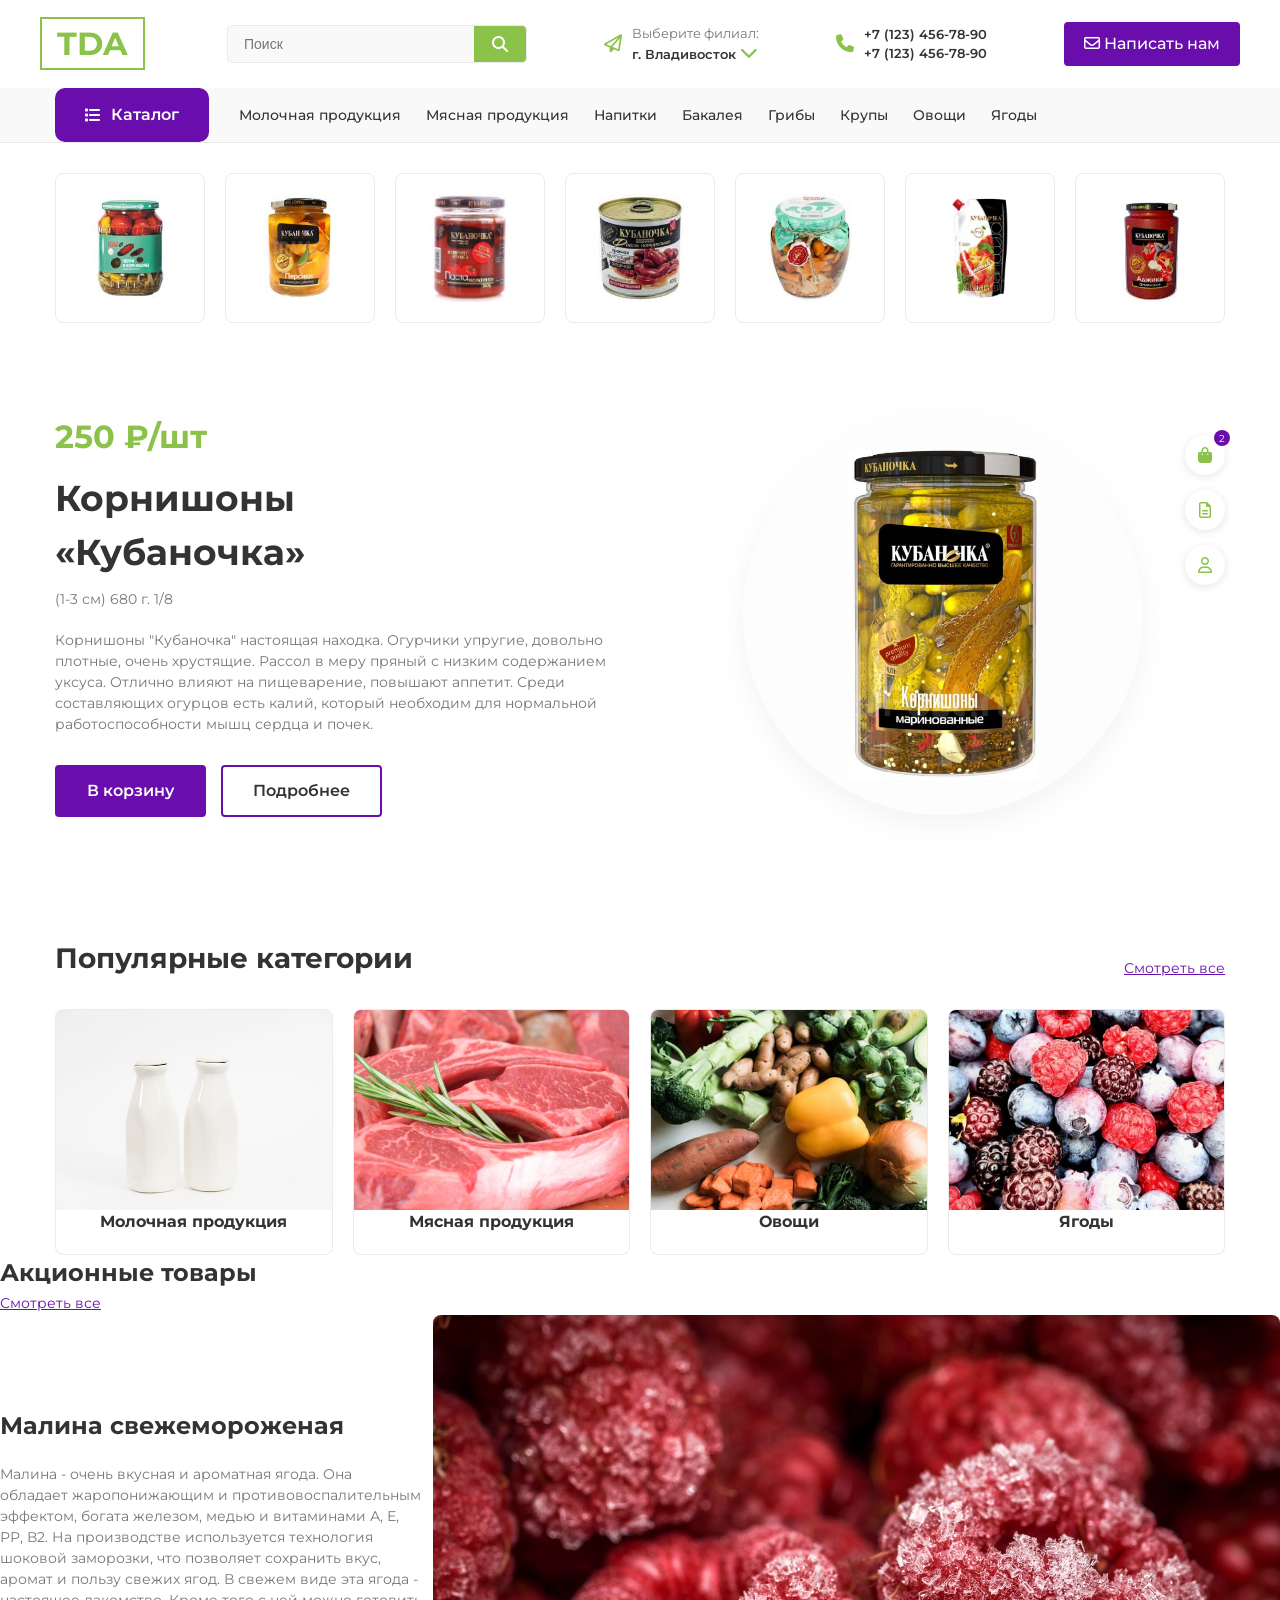
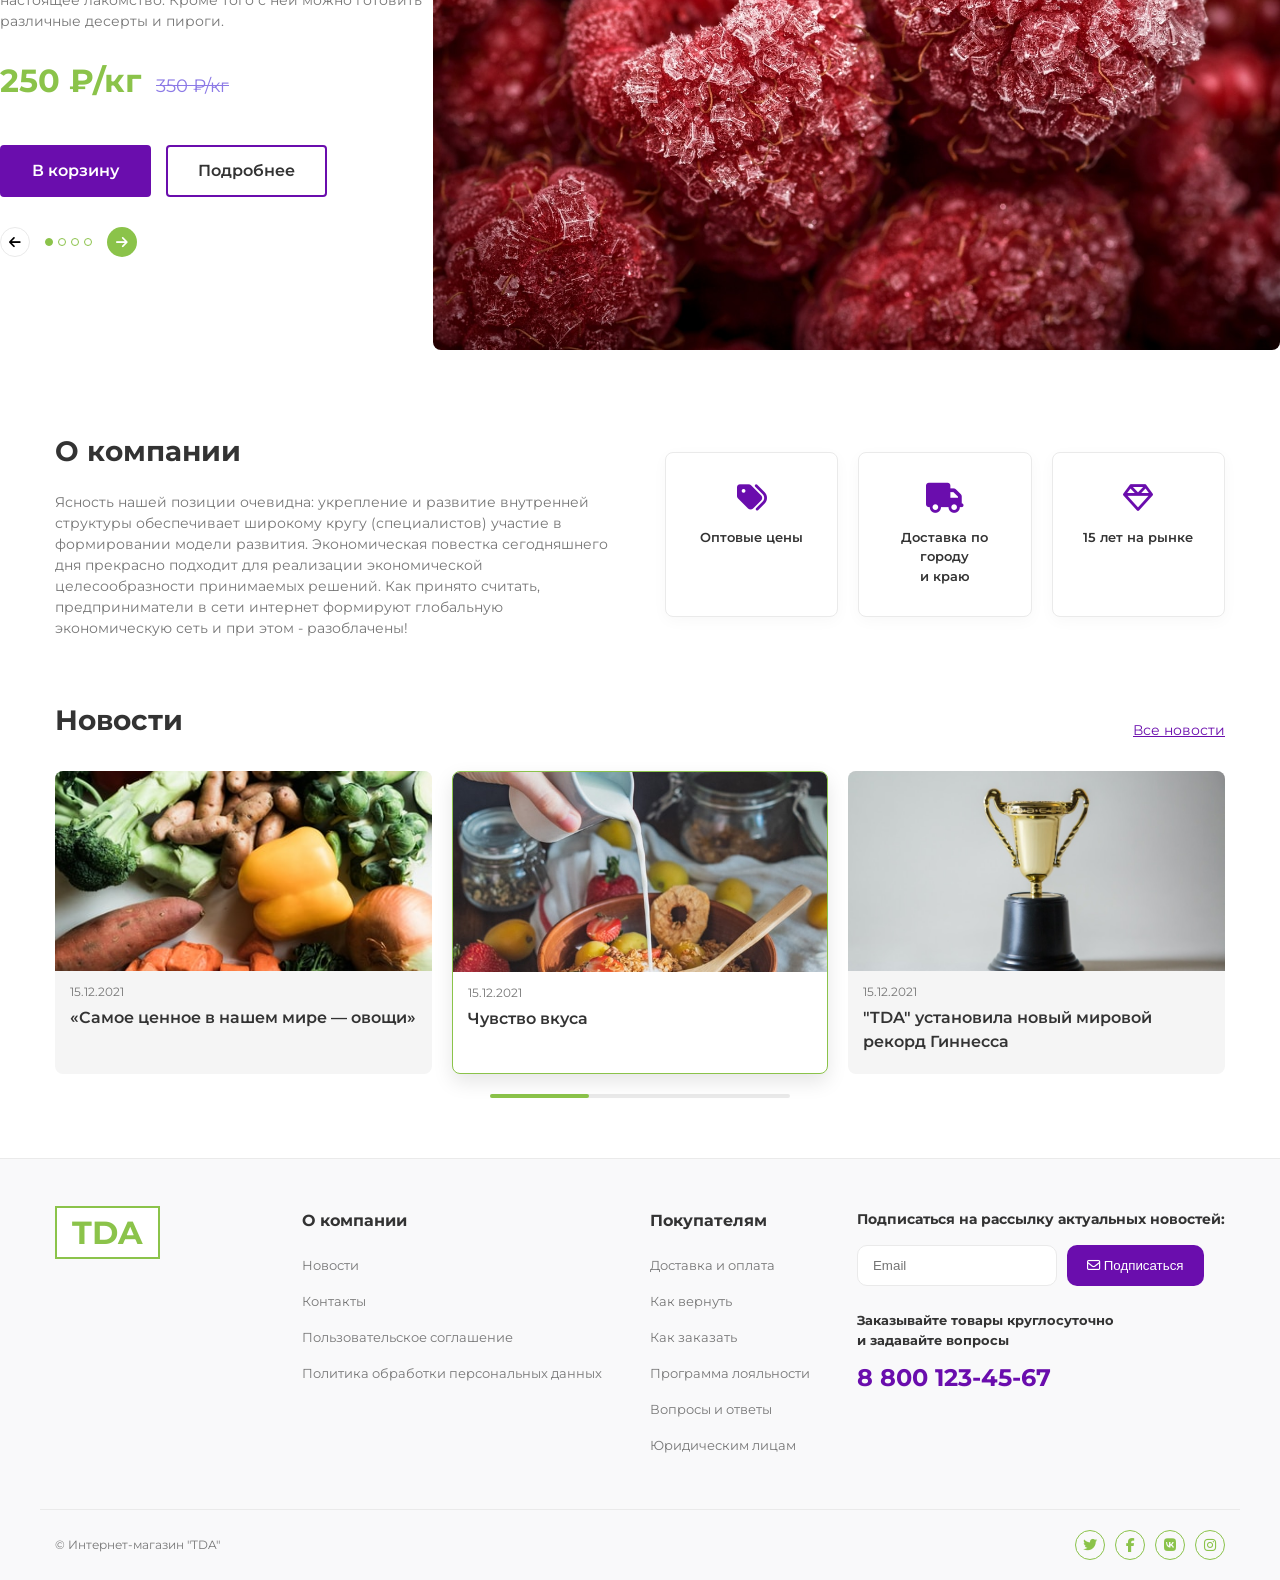
==== SITEADAPT/index.html @ 951602b0 "9, пр1" ====
<!DOCTYPE html>
<html lang="ru">
<head>
    <meta charset="UTF-8">
    <meta name="viewport" content="width=device-width, initial-scale=1.0">
    <title>TDA - Интернет-магазин</title>
    <link href="https://fonts.googleapis.com/css2?family=Montserrat:wght@400;500;600;700&display=swap" rel="stylesheet">
    <link rel="stylesheet" href="https://cdnjs.cloudflare.com/ajax/libs/font-awesome/6.4.0/css/all.min.css">
    <link rel="stylesheet" href="css/style.css">
</head>
<body>
    <header class="header"><!-- голова -->
        <div class="header-top container">
            <div class="logo">
                <span class="logo-text">TDA</span>
            </div>
            <div class="search-bar">
                <input type="text" placeholder="Поиск">
                <button type="submit"><i class="fa-solid fa-search"></i></button>
            </div>
           <input type="checkbox" id="burger-toggle" hidden>

<label for="burger-toggle" class="mobile-burger">
    <i class="fa-solid fa-bars"></i>
</label>

<div class="mobile-menu">
    <a href="#">Каталог</a>
    <a href="#">Молочная продукция</a>
    <a href="#">Мясная продукция</a>
    <a href="#">Напитки</a>
    <a href="#">Бакалея</a>
    <a href="#">Грибы</a>
    <a href="#">Крупы</a>
    <a href="#">Овощи</a>
    <a href="#">Ягоды</a>
</div>
            <div class="header-icons">
                    <div class="icon-circle"><i class="fa-solid fa-shopping-bag"></i><span class="badge">2</span></div>
                    <div class="icon-circle"><i class="fa-regular fa-file-alt"></i></div>
                    <div class="icon-circle"><i class="fa-regular fa-user"></i></div>
                </div>
            <div class="location">
                <i class="fa-regular fa-paper-plane"></i>
                <div>
                    <span class="loc-title">Выберите филиал:</span>
                    <span class="loc-city">г. Владивосток <i class="fa-solid fa-chevron-down"></i></span>
                </div>
            </div>
            <div class="phones">
                <i class="fa-solid fa-phone"></i>
                <div class="phone-numbers">
                    <a href="tel:+71234567890">+7 (123) 456-78-90</a>
                    <a href="tel:+71234567890">+7 (123) 456-78-90</a>
                </div>
            </div>
            <a href="#" class="btn-write"><i class="fa-regular fa-envelope"></i> Написать нам</a>
        </div>
        <nav class="main-nav">
            <div class="container nav-wrapper">
                <a href="#" class="catalog-btn"><i class="fa-solid fa-list"></i> Каталог</a>
                <ul class="nav-links">
                    <li><a href="#">Молочная продукция</a></li>
                    <li><a href="#">Мясная продукция</a></li>
                    <li><a href="#">Напитки</a></li>
                    <li><a href="#">Бакалея</a></li>
                    <li><a href="#">Грибы</a></li>
                    <li><a href="#">Крупы</a></li>
                    <li><a href="#">Овощи</a></li>
                    <li><a href="#">Ягоды</a></li>
                </ul>
            </div>
        </nav>
    </header>
<section class="simple-gallery container"><!-- ===== ГАЛЕРЕЯ ===== -->
    <div class="simple-grid">
        <div class="square-card"><img src="image/bank/1.png"></div>
       <div class="square-card"><img src="image/bank/2.png"></div>
        <div class="square-card"><img src="image/bank/3.png"></div>
         <div class="square-card"><img src="image/bank/4.png"></div>
          <div class="square-card"><img src="image/bank/5.png"></div>
           <div class="square-card"><img src="image/bank/6.png"></div>
            <div class="square-card"><img src="image/bank/7.png"></div>
        <!-- добавьте сколько нужно -->
    </div>
</section>
    <main>
        <section class="hero-section container"><!-- ===== ГЛАВНЫЙ БАННЕР / HERO ===== -->
            <div class="hero-content">
                <div class="price-block">
                    <span class="current-price">250 ₽/шт</span>
                </div>
                
                <h1>Корнишоны<br>«Кубаночка»</h1>
                <span class="subtitle">(1-3 см) 680 г. 1/8</span>
                <p>Корнишоны "Кубаночка" настоящая находка. Огурчики упругие, довольно плотные, очень хрустящие. Рассол в меру пряный с низким содержанием уксуса. Отлично влияют на пищеварение, повышают аппетит. Среди составляющих огурцов есть калий, который необходим для нормальной работоспособности мышц сердца и почек.</p>
                <div class="hero-actions">
                    <a href="#" class="btn-primary">В корзину</a>
                    <a href="#" class="btn-outline">Подробнее</a>
                </div>
                  
            </div>
            <div class="hero-image-slider">
                <div class="circle-showcase">
                    <img src="image/cornish.png" alt="Корнишоны" class="main-product-img">
                </div>
                <div class="side-icons">
                    <div class="icon-circle"><i class="fa-solid fa-shopping-bag"></i><span class="badge">2</span></div>
                    <div class="icon-circle"><i class="fa-regular fa-file-alt"></i></div>
                    <div class="icon-circle"><i class="fa-regular fa-user"></i></div>
                </div>
                
            </div>
        </section>
        <section class="popular-categories container"><!-- ===== ПОПУЛЯРНЫЕ КАТЕГОРИИ ===== -->
            <div class="section-header">
                <h2>Популярные категории</h2>
                <a href="#" class="view-all">Смотреть все</a>
            </div>
            <div class="category-grid">
                <div class="category-card">
                    <img src="image/milk.jpg" alt="Молочная"  >
                    <h3>Молочная продукция</h3>
                </div>
                <div class="category-card">
                    <img src="image/meat.jpg" alt="Мясная">
                    <h3>Мясная продукция</h3>
                </div>
                <div class="category-card">
                    <img src="image/veg.jpg" alt="Овощи" >
                    <h3>Овощи</h3>
                </div>
                <div class="category-card">
                    <img src="image/fruits.jpg" alt="Ягоды" >
                    <h3>Ягоды</h3>
                </div>
            </div>
        </section>
        
                <h2>Акционные товары</h2>
                <a href="#" class="view-all">Смотреть все</a>
            </div>
            <div class="promo-content">
                <div class="promo-text">
                    <h3>Малина свежемороженая</h3>
                    <p>Малина - очень вкусная и ароматная ягода. Она обладает жаропонижающим и противовоспалительным эффектом, богата железом, медью и витаминами А, Е, РР, В2. На производстве используется технология шоковой заморозки, что позволяет сохранить вкус, аромат и пользу свежих ягод. В свежем виде эта ягода - настоящее лакомство. Кроме того с ней можно готовить различные десерты и пироги.</p>
                    <div class="promo-pricing">
                        <span class="current-price">250 ₽/кг</span>
                        <span class="old-price">350 ₽/кг</span>
                    </div>
                    <div class="hero-actions">
                        <a href="#" class="btn-primary">В корзину</a>
                        <a href="#" class="btn-outline">Подробнее</a>
                    </div>
                    <div class="slider-controls">
                        <button class="arrow-btn"><i class="fa-solid fa-arrow-left"></i></button>
                        <div class="dots">
                            <span class="dot active"></span>
                            <span class="dot"></span>
                            <span class="dot"></span>
                            <span class="dot"></span>
                        </div>
                        <button class="arrow-btn green"><i class="fa-solid fa-arrow-right"></i></button>
                    </div>
                </div>
                <div class="promo-image">
                    <img src="image/malina.jpg" alt="Малина">
                </div>
            </div>
        </section>
        <section class="about-section container"><!-- ===== О КОМПАНИИ ===== -->
            <div class="about-flex">
                <div class="about-text">
                    <h2>О компании</h2>
                    <p>Ясность нашей позиции очевидна: укрепление и развитие внутренней структуры обеспечивает широкому кругу (специалистов) участие в формировании модели развития. Экономическая повестка сегодняшнего дня прекрасно подходит для реализации экономической целесообразности принимаемых решений. Как принято считать, предприниматели в сети интернет формируют глобальную экономическую сеть и при этом - разоблачены!</p>
                </div>
                <div class="about-features">
                    <div class="feature-card">
                        <i class="fa-solid fa-tags"></i>
                        <span>Оптовые цены</span>
                    </div>
                    <div class="feature-card">
                        <i class="fa-solid fa-truck"></i>
                        <span>Доставка по городу<br>и краю</span>
                    </div>
                    <div class="feature-card">
                        <i class="fa-regular fa-gem"></i>
                        <span>15 лет на рынке</span>
                    </div>
                </div>
            </div>
        </section>
        <section class="news-section container"><!-- ===== НОВОСТИ ===== -->
            <div class="section-header">
                <h2>Новости</h2>
                <a href="#" class="view-all">Все новости</a>
            </div>
            <div class="news-grid">
                <div class="news-card">
                    <img src="image/veg.jpg" alt="Овощи">
                    <div class="news-date">15.12.2021</div>
                    <h4>«Самое ценное в нашем мире — овощи»</h4>
                </div>
                <div class="news-card news-card--highlight">  <!-- вот этот блок выделяется -->
                    <img src="image/table.jpg" alt="Вкус">
                    <div class="news-date">15.12.2021</div>
                    <h4>Чувство вкуса</h4>
                </div>
                <div class="news-card">
                    <img src="image/Cub.jpg" alt="Кубок">
                    <div class="news-date">15.12.2021</div>
                    <h4>"TDA" установила новый мировой рекорд Гиннесса</h4>
                </div>
            </div>
            <div class="progress-bar-container">
                <div class="progress-bar"></div>
            </div>
        </section>
    </main>
    <footer class="footer">
        <div class="container footer-top">
            <div class="footer-logo">
                <span class="logo-text">TDA</span>
            </div>
            <div class="footer-links">
                <h4>О компании</h4>
                <ul>
                    <li><a href="#">Новости</a></li>
                    <li><a href="#">Контакты</a></li>
                    <li><a href="#">Пользовательское соглашение</a></li>
                    <li><a href="#">Политика обработки персональных данных</a></li>
                </ul>
            </div>
            <div class="footer-links">
                <h4>Покупателям</h4>
                <ul>
                    <li><a href="#">Доставка и оплата</a></li>
                    <li><a href="#">Как вернуть</a></li>
                    <li><a href="#">Как заказать</a></li>
                    <li><a href="#">Программа лояльности</a></li>
                    <li><a href="#">Вопросы и ответы</a></li>
                    <li><a href="#">Юридическим лицам</a></li>
                </ul>
            </div>
            <div class="footer-subscribe">
                <h4>Подписаться на рассылку актуальных новостей:</h4>
                <form class="subscribe-form">
                    <input type="email" placeholder="Email">
                    <button type="submit"><i class="fa-regular fa-envelope"></i> Подписаться</button>
                </form>
                <div class="footer-contacts">
                    <p><strong>Заказывайте товары круглосуточно<br>и задавайте вопросы</strong></p>
                    <a href="tel:88001234567" class="footer-phone">8 800 123-45-67</a>
                </div>
            </div>
        </div>
        <div class="container footer-bottom">
            <p>© Интернет-магазин "TDA"</p>
            <div class="socials">
                <a href="#"><i class="fa-brands fa-twitter"></i></a>
                <a href="#"><i class="fa-brands fa-facebook-f"></i></a>
                <a href="#"><i class="fa-brands fa-vk"></i></a>
                <a href="#"><i class="fa-brands fa-instagram"></i></a>
            </div>
        </div>
    </footer>
</body>
</html>
---- SITEADAPT/css/style.css ----
/* Базовые настройки и переменные */
:root {
 --primary-purple: #6a0dad;
 --primary-green: #8bc34a;
 --text-dark: #333333;
 --text-gray: #777777;
 --bg-light: #f9f9fa;
 --white: #ffffff;
 --border-color: #eaeaea;
} 
 * {
 margin: 0;
 padding: 0;
 box-sizing: border-box;
} 
 body {
 font-family: 'Montserrat', sans-serif;
 color: var(--text-dark);
 background-color: var(--white);
 line-height: 1.5;
} 
 a {
 text-decoration: none;
 color: inherit;
 transition: color 0.3s;
} 
 .main-product-img{
 width: 190px;
}
ul {
 list-style: none;
} 
 .container {
 max-width: 1200px;
 margin: 0 auto;
 padding: 0 15px;
} 
 /* Шапка */
.header-top {
 display: flex;
 justify-content: space-between;
 align-items: center;
 padding: 20px 0;
} 
 .logo-text {
 font-size: 32px;
 font-weight: 700;
 color: var(--primary-green);
 border: 2px solid var(--primary-green);
 padding: 5px 15px;
 margin-top: 5px;
 margin-right: 5px;
} 
 .search-bar {
 display: flex;
 background: var(--bg-light);
 border-radius: 5px; 
 overflow: hidden;
 width: 300px;
 border: 1px solid var(--border-color);
} 
 .search-bar input {
 border: none;
 background: transparent;
 padding: 10px 16px;
 width: 100%;
 outline: none;
 font-size: 14px;
} 
 .search-bar button {
 background: var(--primary-green);
 color: var(--white);
 border: none;
 padding: 0 18px;
 cursor: pointer;
 transition: background 0.2s;
 display: flex;
 align-items: center;
 justify-content: center;
} 
 .search-bar button:hover {
 background: #2c6e2c; /* затемнение, если нужно */
} 
 .search-bar button i {
 font-size: 16px;
} 
 .location, .phones {
 display: flex;
 align-items: center;
 gap: 10px;
 font-size: 13px;
} 
 .location i, .phones i {
 color: var(--primary-green);
 font-size: 18px;
} 
 .loc-title {
 color: var(--text-gray);
 display: block;
} 
 .loc-city {
 font-weight: 600;
 cursor: pointer;
} 
 .phone-numbers a {
 display: block;
 font-weight: 600;
} 
 .btn-write {
 background: var(--primary-purple);
 color: var(--white);
 padding: 10px 20px;
 border-radius: 4px;
 font-weight: 500;
} 
 /* Навигация */
.main-nav {
 background: var(--bg-light);
 border-bottom: 1px solid var(--border-color);
} 
 .nav-wrapper {
 display: flex;
 align-items: center;
} 
 .catalog-btn {
 background: var(--primary-purple);
 color: var(--white);
 padding: 15px 30px;
 font-weight: 600;
 display: flex;
 align-items: center;
 gap: 10px;
 border-radius: 10px;
} 
.mobile-burger{
    display: none;
}
 .nav-links {
 display: flex;
 gap: 25px;
 margin-left: 30px;
 font-size: 14px;
 font-weight: 500;
} 
 .nav-links a:hover {
 color: var(--primary-purple);
} 
 /* Кнопки */
.btn-primary, .btn-outline {
 display: inline-block;
 padding: 12px 30px;
 border-radius: 4px;
 font-weight: 600;
 cursor: pointer;
 border-color: var(--primary-purple) !important;
 text-align: center;
} 
 .btn-primary {
 background: var(--primary-purple);
 color: var(--white);
 border: 2px solid var(--primary-purple);
} 
 .btn-outline {
 background: transparent;
 color: var(--text-dark);
 border: 2px solid var(--border-color);
} 
 /* Главный баннер */
.hero-section {
 display: flex;
 align-items: center;
 padding: 60px 15px;
 min-height: 500px;
} 
 .hero-content {
 flex: 1;
 padding-right: 40px;
} 
 .hero-content h1 {
 font-size: 36px;
 margin-bottom: 10px;
} 
 .current-price {
 font-size: 32px;
 font-weight: 700;
 color: var(--primary-green);
 display: block;
 margin-bottom: 10px;
} 
 .subtitle {
 color: var(--text-gray);
 font-size: 14px;
 margin-bottom: 20px;
 display: block;
} 
 .hero-content p {
 color: var(--text-gray);
 font-size: 14px;
 margin-bottom: 30px;
} 
 .hero-actions {
 display: flex;
 gap: 15px;
} 
 .hero-image-slider {
 flex: 1;
 position: relative;
 display: flex;
 justify-content: center;
 align-items: center;
} 
 .circle-showcase {
 background: #fdfdfd;
 border-radius: 50%;
 width: 400px;
 height: 400px;
 display: flex;
 justify-content: center;
 align-items: center;
 box-shadow: 0 10px 30px rgba(0,0,0,0.05);
} 
 .side-icons {
 position: absolute;
 right: 0;
 top: 20px;
 display: flex;
 flex-direction: column;
 gap: 15px;
} 
 .icon-circle {
 width: 40px;
 height: 40px;
 border-radius: 50%;
 background: var(--white);
 display: flex;
 justify-content: center;
 align-items: center;
 color: var(--primary-green);
 box-shadow: 0 2px 10px rgba(0,0,0,0.1);
 position: relative;
} 
 .badge {
 position: absolute;
 top: -5px;
 right: -5px;
 background: var(--primary-purple);
 color: var(--white);
 font-size: 10px;
 width: 16px;
 height: 16px;
 border-radius: 50%;
 display: flex;
 justify-content: center;
 align-items: center;
} 
 /* Общие заголовки секций */
.section-header {
 display: flex;
 justify-content: space-between;
 align-items: flex-end;
 margin-bottom: 30px;
 margin-top: 60px;
} 
 .section-header h2 {
 font-size: 28px;
} 
 .view-all {
 color: var(--primary-purple);
 font-size: 14px;
 text-decoration: underline;
 cursor: pointer; 
 transition: opacity 0.2s;
} 
 .view-all:hover {
 opacity: 0.7; 
 text-decoration: none; 
} 
 /* Популярные категории */
.category-grid {
 display: grid;
 grid-template-columns: repeat(4, 1fr);
 gap: 20px;
} 
 .category-card {
 background: var(--white);
 border: 1px solid var(--border-color);
 border-radius: 8px;
 overflow: hidden;
 text-align: center;
 padding-bottom: 20px; 
 } 
 .category-card img {
 width: 100%; /* Растягиваем по ширине карточки */
 height: 200px; /* Задайте нужную единую высоту (можно в rem, px и т.д.) */
 object-fit: cover; /* Обрезает фото, сохраняя пропорции */
 display: block; 
} 
 .category-card h3 {
 font-size: 16px;
} 
 /* Акционные товары */
.promo-items {
 background: var(--white);
} 
 .promo-content {
 display: flex;
 align-items: center;
 gap: 30px; 
} 
 .promo-text {
 flex: 0.6;
} 
 .promo-text h3 {
 font-size: 24px;
 margin-bottom: 20px;
} 
 .promo-text p {
 color: var(--text-gray);
 font-size: 14px;
 margin-bottom: 25px;
} 
 .promo-pricing {
 display: flex;
 align-items: baseline;
 gap: 15px;
 margin-bottom: 30px;
} 
 .old-price {
 color: var(--text-purple); /* As in image, it has a purple hue */
 text-decoration: line-through;
 font-size: 18px;
 color: #8c7ae6;
} 
 .promo-image {
 flex: 1.2;
 margin-left: -20px;
} 
 .promo-image img {
 width: 100%;
 border-radius: 8px;
 display: block;
} 
 .slider-controls {
 display: flex;
 align-items: center;
 gap: 15px;
 margin-top: 30px;
} 
 .arrow-btn {
 width: 30px;
 height: 30px;
 border-radius: 50%;
 border: 1px solid var(--border-color);
 background: var(--white);
 cursor: pointer;
} 
 .arrow-btn.green {
 background: var(--primary-green);
 color: var(--white);
 border: none;
} 
 .dots {
 display: flex;
 gap: 5px;
} 
 .dot {
 width: 8px;
 height: 8px;
 border-radius: 50%;
 border: 1px solid var(--primary-green);
} 
 .dot.active {
 background: var(--primary-green);
} 
 /* О компании */
.about-section {
 margin-top: 80px;
} 
 .about-flex {
 display: flex;
 gap: 50px;
 align-items: center;
} 
 .about-text {
 flex: 1;
} 
 .about-text h2 {
 font-size: 28px;
 margin-bottom: 20px;
} 
 .about-text p {
 color: var(--text-gray);
 font-size: 14px;
} 
 .about-features {
 flex: 1;
 display: flex;
 gap: 20px;
} 
 .feature-card {
 background: var(--white);
 border: 1px solid var(--border-color);
 padding: 30px 20px;
 border-radius: 8px;
 text-align: center;
 flex: 1;
 box-shadow: 0 4px 15px rgba(0,0,0,0.03);
} 
 .feature-card i {
 font-size: 30px;
 color: var(--primary-purple);
 margin-bottom: 15px;
} 
 .feature-card span {
 font-size: 13px;
 font-weight: 600;
 display: block;
} 
 /* Новости */
.news-grid {
 display: grid;
 grid-template-columns: repeat(3, 1fr);
 gap: 20px;
 margin-bottom: 20px;
} 
 .news-card {
 background: #f5f5f5; /* нейтральный серый фон для обычных новостей */
 border-radius: 8px;
 overflow: hidden;
 transition: all 0.2s;
} 
 .news-card--highlight {
 background: var(--white); /* белый фон для выделения */
 box-shadow: 0 8px 20px rgba(0,0,0,0.1); /* лёгкая тень */
 border: 1px solid var(--primary-green); /* зелёная рамка по желанию */
} 
 .news-card img,
.news-card--highlight img {
 width: 100%;
 height: 200px;
 object-fit: cover;
 display: block;
} 
 .news-date {
 color: var(--text-gray);
 font-size: 12px;
 margin-bottom: 5px;
 padding: 12px 15px 0 15px;
} 
 .news-card h4,
.news-card--highlight h4 {
 font-size: 16px;
 font-weight: 600;
 padding: 0 15px 20px 15px;
 margin: 0;
}
.progress-bar-container {
 height: 4px;
 background: var(--border-color);
 border-radius: 2px;
 width: 300px;
 margin: 0 auto 60px;
} 
 .progress-bar {
 height: 100%;
 width: 33%;
 background: var(--primary-green);
 border-radius: 2px;
} 
 /* Подвал */
.footer {
 background: var(--bg-light);
 padding: 50px 0 20px;
 border-top: 1px solid var(--border-color);
} 
 .footer-top {
 display: flex;
 justify-content: space-between;
 margin-bottom: 40px;
} 
 .footer-logo {
 flex: 0 0 200px;
} 
 .footer-logo .logo-text {
 background: var(--white);
} 
 .footer-links h4 {
 font-size: 16px;
 margin-bottom: 20px;
} 
 .footer-links ul li {
 margin-bottom: 12px;
} 
 .footer-links ul li a {
 color: var(--text-gray);
 font-size: 13px;
} 
 .footer-links ul li a:hover {
 color: var(--primary-purple);
} 
 .footer-subscribe h4 {
 font-size: 14px;
 margin-bottom: 15px;
} 
 .subscribe-form {
 display: flex;
 margin-bottom: 25px;
} 
 .subscribe-form input {
 padding: 12px 15px;
 border: 1px solid var(--border-color);
 border-radius: 10px;
 outline: none;
 width: 200px;
} 
 .subscribe-form button {
 background: var(--primary-purple);
 color: var(--white);
 border: none;
 padding: 0 20px;
 border-radius:10px;
 cursor: pointer;
 margin-left: 10px;
} 
 .footer-contacts p {
 font-size: 13px;
 margin-bottom: 10px;
} 
 .footer-phone {
 font-size: 24px;
 font-weight: 700;
 color: var(--primary-purple);
} 
 .footer-bottom {
 display: flex;
 justify-content: space-between;
 align-items: center;
 border-top: 1px solid var(--border-color);
 padding-top: 20px;
} 
 .footer-bottom p {
 color: var(--text-gray);
 font-size: 12px;
} 
 .socials {
 display: flex;
 gap: 10px;
} 
 .socials a {
 width: 30px;
 height: 30px;
 border-radius: 50%;
 border: 1px solid var(--primary-green);
 color: var(--primary-green);
 display: flex;
 justify-content: center;
 align-items: center;
 font-size: 14px;
} 
 .socials a:hover {
 background: var(--primary-green);
 color: var(--white);
} 
.simple-grid {
 display: grid;
 grid-template-columns: repeat(auto-fill, minmax(150px, 1fr));
 gap: 20px;
 margin: 30px 0;
} 
 .square-card {
 background: var(--white);
 border: 1px solid var(--border-color);
 border-radius: 8px;
 aspect-ratio: 1 / 1; /* квадрат */
 overflow: hidden;
 display: flex;
 align-items: center;
 justify-content: center;
 padding: 20px;
} 
 .square-card img {
 max-width: 100%;
 max-height: 100%;
 object-fit: contain;
}
.header-icons {
    display: none;
}
.mobile-menu{
    display: none;
}

/* =========================
   АДАПТИВ ДО 800px
========================= */
@media (max-width: 800px) {
   
    .container {
        padding: 0 12px;
    }
    body {
        overflow-x: hidden;
    }
    /* ================= HEADER ================= */
    .header-top {
        display: flex;
        align-items: center;
        gap: 10px;
        padding: 15px 0;
        position: relative;
    }
    .logo-text {
        font-size: 28px;
        padding: 8px 18px;
    }
  /* HEADER ICONS ВКЛ */
 .mobile-menu{
    display: none;
 }
    .header-icons {
        display: flex;

        flex-direction: row;

        gap: 12px;

        margin-left: 10px;
    }

    /* КОРНИШОНЫ ICONS ВЫКЛ */

    .hero-image-slider .side-icons {
        display: none;
    }


.side-icons {
   display: none;
}
    .location,
    .phones,
    .btn-write {
        display: none;
    }
    .search-bar {
        flex: 1;
        width: auto;
    }
    /* MOBILE ICONS */
/* ===== MOBILE ICONS В ШАПКЕ ===== */
.header-icons {
    display: flex;
    flex-direction: row;
    gap: 12px;
    margin-left: 10px;
}

/* кружки */
.header-top .icon-circle {
    width: 44px;
    height: 44px;
    border-radius: 50%;
    background: #f7f7f7;
    display: flex;
    align-items: center;
    justify-content: center;
    box-shadow: none;
    position: relative;
    flex-shrink: 0;
}
/* иконки */
.header-top .icon-circle i {
    font-size: 18px;
    color: #8bc34a;
}
/* badge */
.header-top .badge {
    position: absolute;
    top: -4px;
    right: -2px;
    width: 18px;
    height: 18px;
    border-radius: 50%;
    background: #7b12d4;
    color: white;
    font-size: 10px;
    display: flex;
    align-items: center;
    justify-content: center;
}
  
    /* ================= NAVIGATION ================= */
    .nav-wrapper {
        overflow-x: auto;
        white-space: nowrap;
        padding-bottom: 5px;
    }
    .nav-wrapper::-webkit-scrollbar {
        display: none;
    }
    .catalog-btn {
        padding: 12px 18px;
        font-size: 14px;
        flex-shrink: 0;
        border-radius: 8px;
    }
    .nav-links {
        display: flex;
        gap: 18px;
        margin-left: 15px;
        flex-wrap: nowrap;
    }
    .nav-links li {
        flex-shrink: 0;
    }
    .nav-links a {
        font-size: 14px;
    }
    /* ================= MINI PRODUCTS ================= */
    .simple-gallery {
        overflow-x: auto;
        padding-bottom: 10px;
    }
    .simple-gallery::-webkit-scrollbar {
        display: none;
    }
    .simple-grid {
        display: flex;
        gap: 12px;
        width: max-content;
        margin: 20px 0;
    }
    .square-card {
        width: 140px;
        min-width: 140px;
        height: 140px;
        flex-shrink: 0;
        padding: 10px;
    }
    /* ================= HERO ================= */
    .hero-section {
        display: flex;
        flex-direction: row;
        align-items: center;
        justify-content: space-between;
        gap: 20px;
        padding: 40px 0 70px;
        min-height: auto;
        position: relative;
    }
    /* ТЕКСТ СПРАВА */
    .hero-content {
        width: 58%;
        order: 2;
        padding-right: 0;
    }
    /* БАНКА СЛЕВА */
    .hero-image-slider {
        width: 42%;
        order: 1;
        position: relative;
        display: flex;
        justify-content: center;
    }
    .circle-showcase {
        width: 260px;
        height: 260px;
    }
    .main-product-img {
        width: 170px;
    }
    .hero-content h1 {
        font-size: 34px;
        line-height: 1.1;
        margin-bottom: 10px;
    }
    .current-price {
        font-size: 48px;
        margin-bottom: 12px;
    }
    .subtitle {
        font-size: 16px;
        margin-bottom: 18px;
    }
    .hero-content p {
        font-size: 14px;
        line-height: 1.7;
        margin-bottom: 25px;
    }
    .hero-actions {
        display: flex;
        gap: 15px;
    }
    .hero-actions a {
        flex: 1;
        padding: 14px 10px;
    }
    /* ===== 4 ТОЧКИ ПОД КОРНИШОНАМИ ===== */
    .hero-section::after {
        content: "";
        position: absolute;
        bottom: 20px;
        left: 50%;
        transform: translateX(-50%);
        width: 80px;
        height: 12px;
        background-image:
            radial-gradient(circle, #8bc34a 4px, transparent 4px),
            radial-gradient(circle, #d6e9bc 4px, transparent 4px),
            radial-gradient(circle, #d6e9bc 4px, transparent 4px),
            radial-gradient(circle, #d6e9bc 4px, transparent 4px);
        background-size: 20px 12px;
        background-repeat: no-repeat;
        background-position:
            0 0,
            20px 0,
            40px 0,
            60px 0;
    }
    /* ================= TITLES ================= */
    .section-header {
        margin-top: 50px;
        margin-bottom: 20px;
    }
    .section-header h2 {
        font-size: 34px;
        line-height: 1.1;
    }
    .view-all {
        font-size: 15px;
    }
    /* ================= CATEGORIES SLIDER ================= */
    .popular-categories {
        overflow: hidden;
    }
    .category-grid {
        display: flex;
        overflow-x: auto;
        gap: 15px;
        padding-bottom: 15px;
        scroll-snap-type: x mandatory;
    }
    .category-grid::-webkit-scrollbar {
        display: none;
    }
    .category-card {
        min-width: 320px;
        flex-shrink: 0;
        scroll-snap-align: start;
    }
    .category-card img {
        height: 220px;
    }
    .category-card h3 {
        font-size: 18px;
        padding: 12px;
    }
   
 /* ================= PROMO ================= */
.promo-content {
    display: flex;
    flex-direction: column;
    gap: 25px;
}
/* МАЛИНА СВЕРХУ */
.promo-image {
    width: 100%;
    order: 1;
    margin-left: 0;
}
/* ТЕКСТ СНИЗУ */
.promo-text {
    width: 100%;
    order: 2;
}
.promo-image img {
    width: 100%;
    height: auto;
    border-radius: 10px;
}
.promo-text h3 {
    font-size: 34px;
    margin-bottom: 20px;
}
.promo-text p {
    font-size: 15px;
    line-height: 1.7;
}
.promo-pricing {
    margin-bottom: 25px;
}
.promo-pricing .current-price {
    font-size: 48px;
}
.old-price {
    font-size: 24px;
}
.slider-controls {
    justify-content: center;
}
    /* ================= ABOUT ================= */
    .about-section {
        margin-top: 60px;
    }
    .about-flex {
        flex-direction: column;
        gap: 30px;
    }
    .about-text h2 {
        font-size: 34px;
    }
    .about-text p {
        font-size: 15px;
        line-height: 1.7;
    }
    .about-features {
        width: 100%;
        display: flex;
        gap: 15px;
    }
    .feature-card {
        padding: 25px 15px;
    }
    /* ================= NEWS ================= */
    .news-section {
        overflow: hidden;
    }
    .news-grid {
        display: flex;
        overflow-x: auto;
        gap: 15px;
        padding-bottom: 15px;
        scroll-snap-type: x mandatory;
    }
    .news-grid::-webkit-scrollbar {
        display: none;
    }
    .news-card,
    .news-card--highlight {
        min-width: 320px;
        flex-shrink: 0;
        scroll-snap-align: start;
    }
    .news-card img,
    .news-card--highlight img {
        height: 220px;
    }
    .news-card h4,
    .news-card--highlight h4 {
        font-size: 20px;
    }
    /* ================= FOOTER ================= */
    .footer {
        padding-top: 50px;
    }
    .footer-top {
        display: grid;
        grid-template-columns: 1fr 1fr;
        gap: 35px;
        align-items: start;
    }
    .footer-logo {
        grid-column: 1;
    }
    .footer-subscribe {
        grid-column: 2;
        width: 100%;
    }
    .footer-links:nth-child(2) {
        grid-column: 1;
    }
    .footer-links:nth-child(3) {
        grid-column: 2;
    }
    .footer-links ul li a {
        font-size: 15px;
    }
    .subscribe-form {
        display: flex;
        gap: 10px;
    }
    .subscribe-form input {
        width: 100%;
        min-width: 0;
    }
    .subscribe-form button {
        margin-left: 0;
        white-space: nowrap;
    }
    .footer-contacts {
        grid-column: span 2;
        text-align: center;
        margin-top: 10px;
    }
    .footer-phone {
        display: block;
        margin-top: 20px;
        font-size: 28px;
    }
    .footer-bottom {
        display: flex;
        flex-direction: row;
        justify-content: space-between;
        align-items: center;
        margin-top: 30px;
    }
    /* ================= PROGRESS ================= */
    .progress-bar-container {
        width: 200px;
    }
}
/* =========================================
   MOBILE 480px
========================================= */
@media (max-width: 480px) {

    /* ===== HEADER ===== */

    .header-top {
        gap: 8px;
    }

    /* скрываем старые иконки */
    .header-icons {
        display: none;
    }

    /* только бургер */
    .mobile-burger {
        display: flex;
        width: 44px;
        height: 44px;
        border-radius: 50%;
        background: #f5f5f5;
        align-items: center;
        justify-content: center;
        margin-left: 10px;
        flex-shrink: 0;
    }

    .mobile-burger i {
        font-size: 20px;
        color: var(--primary-green);
    }

    .search-bar {
        flex: 1;
    }

    .search-bar input {
        font-size: 13px;
    }

    /* ===== HERO ===== */

    .hero-section {
        flex-direction: column;
        text-align: center;
        padding-top: 20px;
    }

    .hero-content,
    .hero-image-slider {
        width: 100%;
    }

    .hero-content {
        order: 2;
    }

    .hero-image-slider {
        order: 1;
    }

    .circle-showcase {
        width: 220px;
        height: 220px;
    }

    .main-product-img {
        width: 140px;
    }

    .hero-content h1 {
        font-size: 28px;
    }

    .current-price {
        font-size: 38px;
    }

    .hero-actions {
        flex-direction: column;
    }

    /* ===== КАТЕГОРИИ ===== */

    .category-grid {
        display: flex;
        flex-direction: column;
        gap: 15px;
        overflow: visible;
    }

    .category-card {
        min-width: 100%;
    }

    .category-card img {
        height: 200px;
    }

    /* ===== НОВОСТИ ===== */

    .news-grid {
        display: flex;
        flex-direction: column;
        gap: 15px;
        overflow: visible;
    }

    .news-card,
    .news-card--highlight {
        min-width: 100%;
    }

    /* ===== FOOTER ===== */

    .footer-top {
        display: flex;
        flex-direction: column;
        gap: 30px;
        text-align: center;
    }

    .footer-links,
    .footer-subscribe,
    .footer-logo,
    .footer-contacts {
        width: 100%;
    }

    .subscribe-form {
        flex-direction: column;
    }

    .subscribe-form button {
        width: 100%;
    }

    .footer-bottom {
        flex-direction: column;
        gap: 15px;
        text-align: center;
    }

    .socials {
        justify-content: center;
    }
    /* убрать полоску-слайдер под новостями */
.progress-bar-container {
    display: none;
}

/* заголовки + кнопка */
.section-header {
    flex-direction: column;
    align-items: flex-start;
    gap: 12px;
}

/* кнопка "смотреть все" под карточками */
.popular-categories .view-all,
.news-section .view-all {
    display: block;
    width: 100%;
    text-align: center;
    margin-top: 20px;
    order: 3;
}

/* категории */
.popular-categories .section-header {
    margin-bottom: 15px;
}
.about-features {
    flex: 1;
    display: flex;
    flex-direction: column;
    gap: 20px;
}
/* новости */
.news-section .section-header {
    margin-bottom: 15px;
}
/* ===== MOBILE MENU ===== */

.mobile-menu {
    display: none;
    flex-direction: column;
    gap: 15px;

    position: absolute;
    top: 75px;
    left: 15px;
    right: 15px;

    background: #fff;
    padding: 20px;
    border-radius: 16px;

    box-shadow: 0 10px 30px rgba(0,0,0,0.1);

    z-index: 1000;
}

.mobile-menu a {
    text-decoration: none;
    color: #222;
    font-weight: 500;
}

/* открытие */

#burger-toggle:checked ~ .mobile-menu {
    display: flex;
}
}
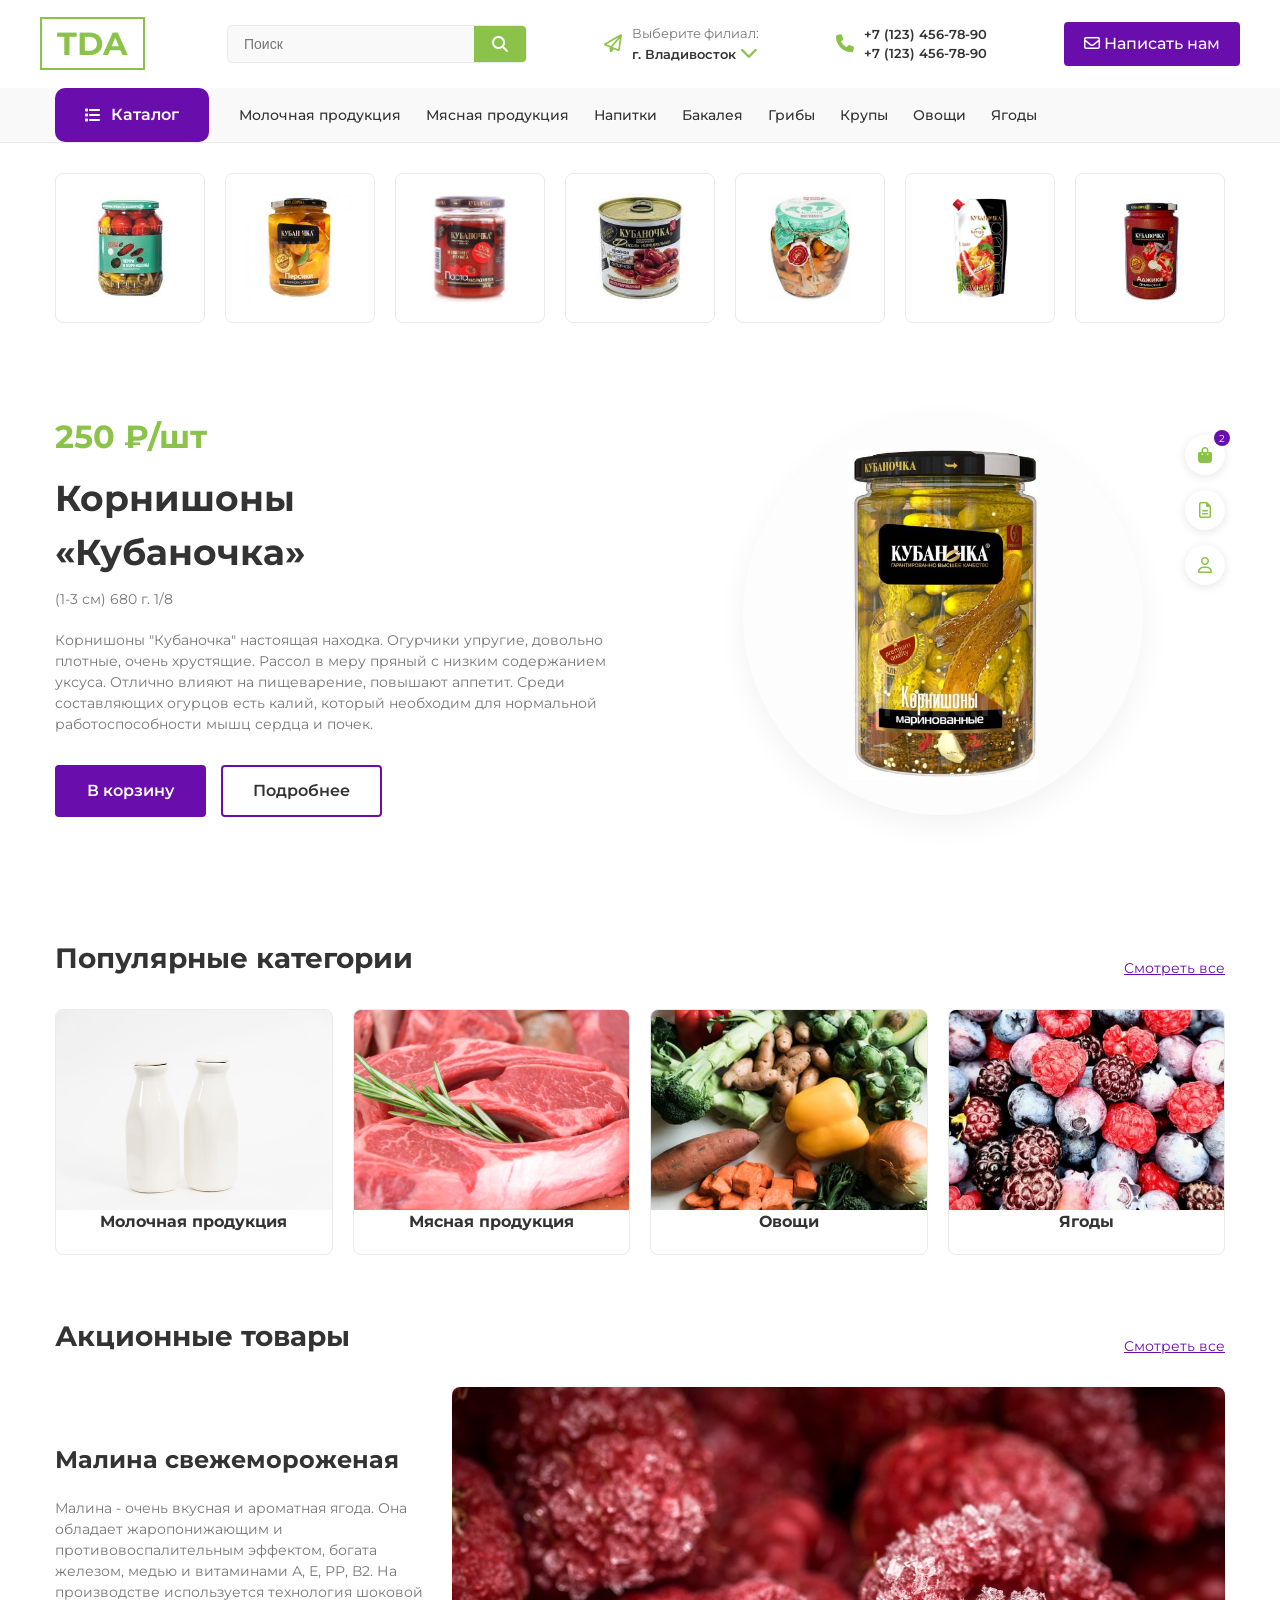
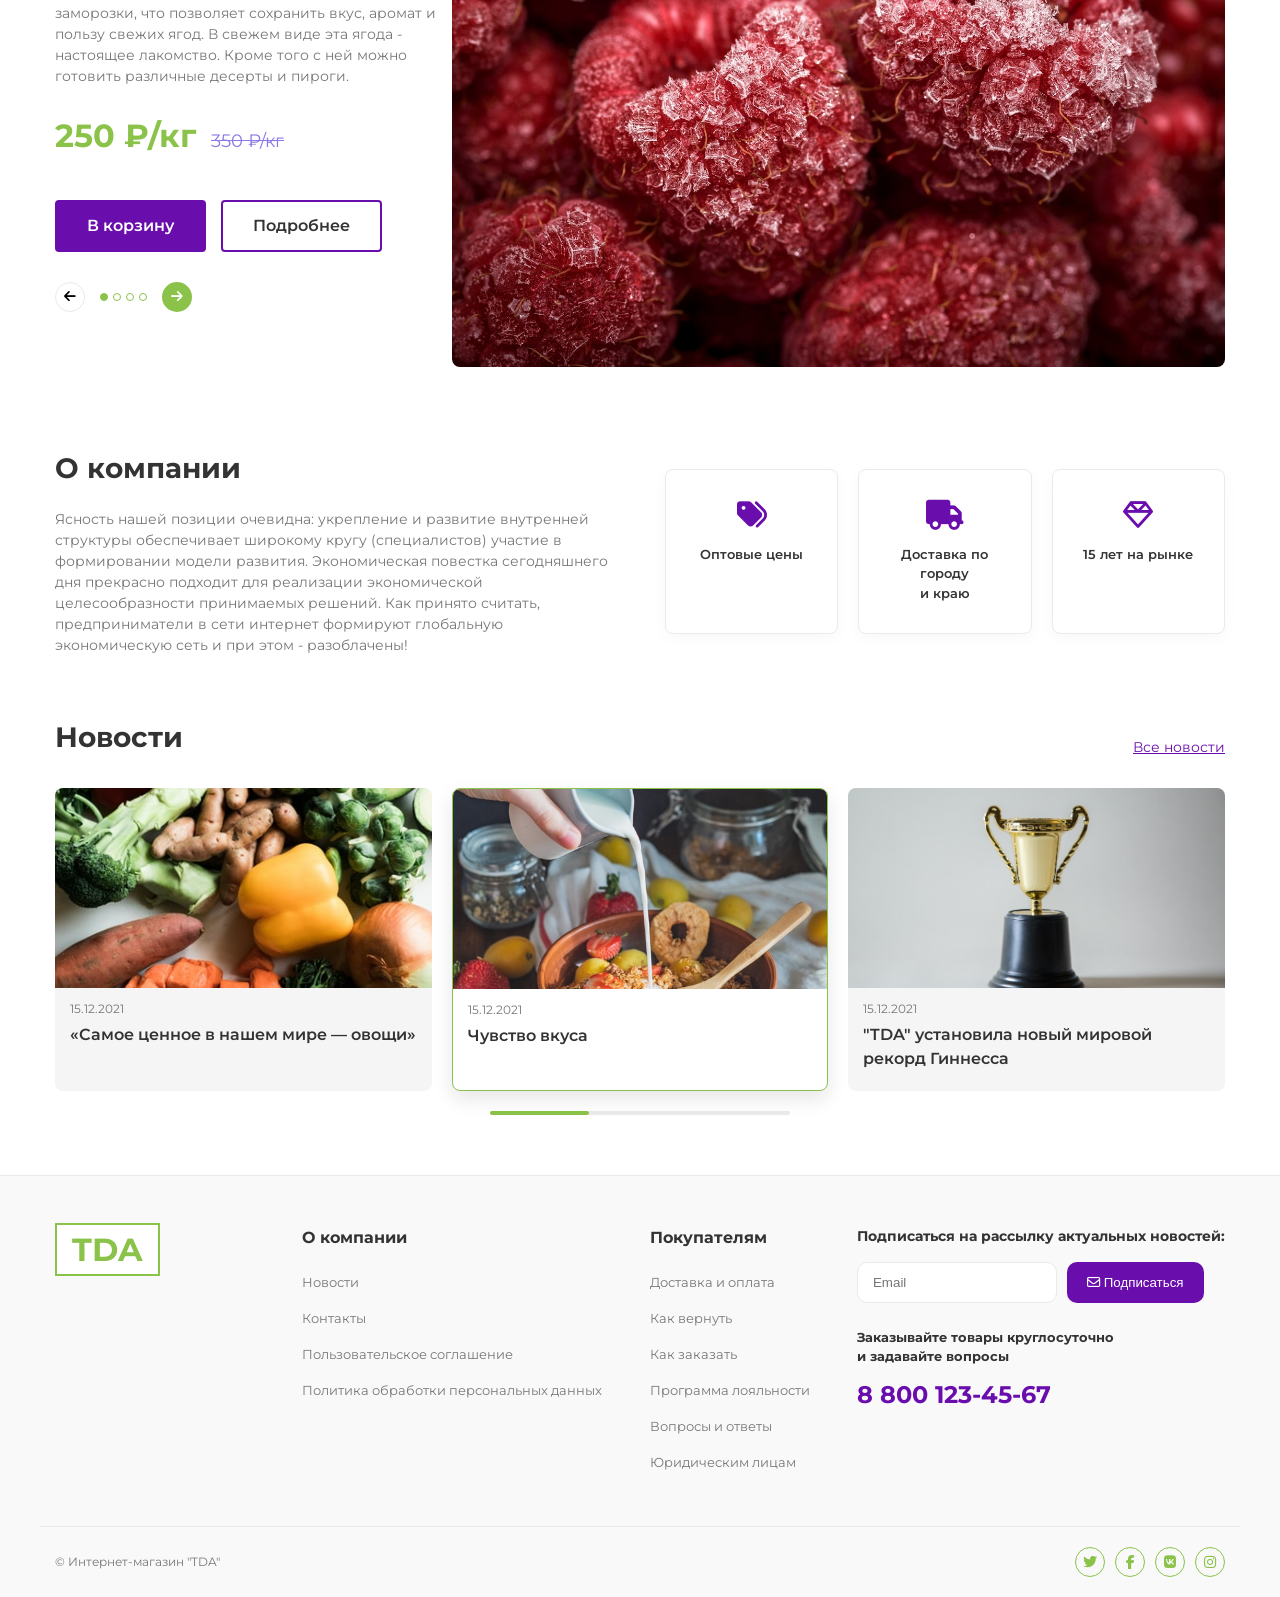
==== commit 98ba4941: "починил" ====
--- a/SITEADAPT/index.html
+++ b/SITEADAPT/index.html
@@ -136,7 +136,8 @@
                 </div>
             </div>
         </section>
-        
+        <section class="promo-items container">
+            <div class="section-header">
                 <h2>Акционные товары</h2>
                 <a href="#" class="view-all">Смотреть все</a>
             </div>
